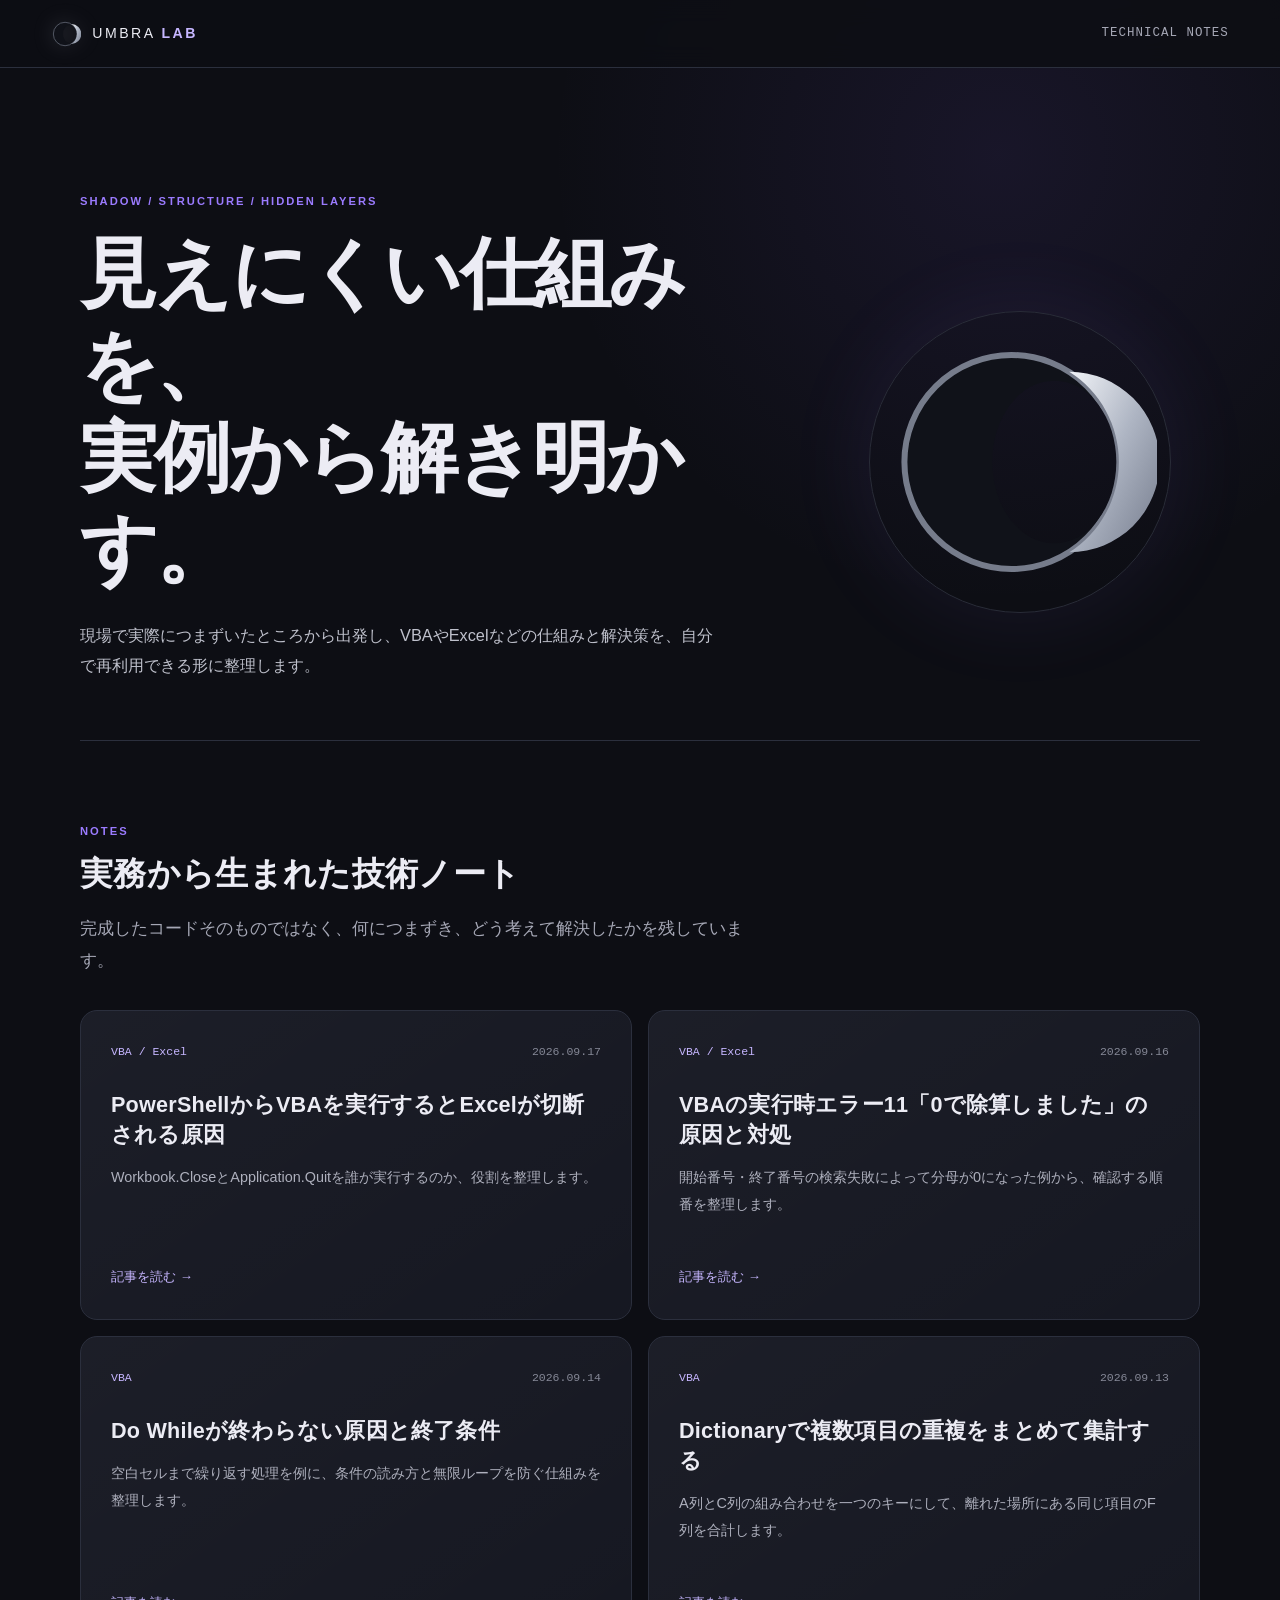
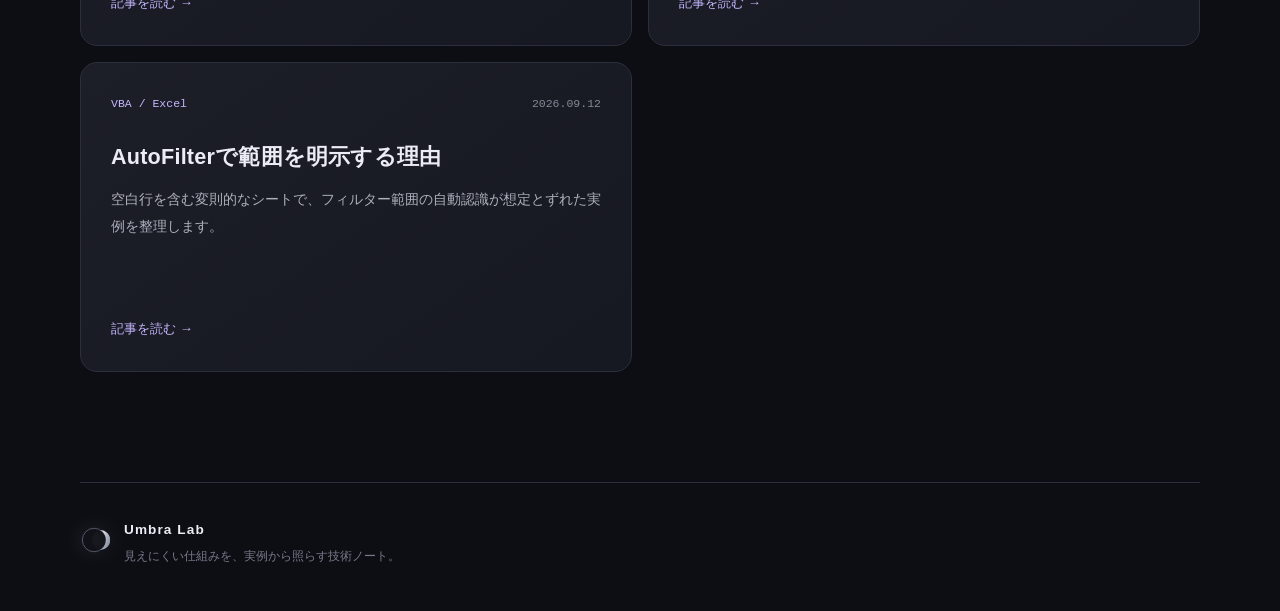
==== docs/index.html @ 35174223 "Umbra Lab 初回公開" ====
<!doctype html>
<html lang="ja">
<head>
  <meta charset="utf-8">
  <meta name="viewport" content="width=device-width, initial-scale=1">
  <title>Umbra Lab | 実務から解き明かす技術ノート</title>
  <meta name="description" content="VBA、Excel、Power BIなど、現場で実際につまずいた技術の仕組みと解決策を整理する技術ノートです。">
  <meta name="theme-color" content="#0d0e14">
  <link rel="icon" type="image/svg+xml" href="favicon.svg">
  <link rel="stylesheet" href="styles.css">
</head>
<body class="home-page">
  <header class="site-header">
    <a class="brand" href="index.html" aria-label="Umbra Lab トップへ">
      <img class="brand-mark" src="assets/umbra-mark.svg" alt="">
      <span>UMBRA <strong>LAB</strong></span>
    </a>
    <span class="section-name">TECHNICAL NOTES</span>
  </header>

  <main class="home-shell">
    <section class="home-hero">
      <div class="hero-copy">
        <p class="section-kicker">SHADOW / STRUCTURE / HIDDEN LAYERS</p>
        <h1>見えにくい仕組みを、<br>実例から解き明かす。</h1>
        <p>現場で実際につまずいたところから出発し、VBAやExcelなどの仕組みと解決策を、自分で再利用できる形に整理します。</p>
      </div>
      <div class="hero-symbol" aria-hidden="true">
        <img src="assets/umbra-mark.svg" alt="">
      </div>
    </section>

    <section class="article-index" aria-labelledby="notes-title">
      <div class="index-heading">
        <p class="section-kicker">NOTES</p>
        <h2 id="notes-title">実務から生まれた技術ノート</h2>
        <p>完成したコードそのものではなく、何につまずき、どう考えて解決したかを残しています。</p>
      </div>

      <div class="article-grid">
        <a class="article-card" href="articles/powershell-vba-excel-disconnected.html">
          <div class="card-meta"><span>VBA / Excel</span><time datetime="2026-09-17">2026.09.17</time></div>
          <h3>PowerShellからVBAを実行するとExcelが切断される原因</h3>
          <p>Workbook.CloseとApplication.Quitを誰が実行するのか、役割を整理します。</p>
          <span class="card-link">記事を読む <span aria-hidden="true">→</span></span>
        </a>

        <a class="article-card" href="articles/division-by-zero-error-11.html">
          <div class="card-meta"><span>VBA / Excel</span><time datetime="2026-09-16">2026.09.16</time></div>
          <h3>VBAの実行時エラー11「0で除算しました」の原因と対処</h3>
          <p>開始番号・終了番号の検索失敗によって分母が0になった例から、確認する順番を整理します。</p>
          <span class="card-link">記事を読む <span aria-hidden="true">→</span></span>
        </a>

        <a class="article-card" href="articles/do-while-exit-condition.html">
          <div class="card-meta"><span>VBA</span><time datetime="2026-09-14">2026.09.14</time></div>
          <h3>Do Whileが終わらない原因と終了条件</h3>
          <p>空白セルまで繰り返す処理を例に、条件の読み方と無限ループを防ぐ仕組みを整理します。</p>
          <span class="card-link">記事を読む <span aria-hidden="true">→</span></span>
        </a>

        <a class="article-card" href="articles/dictionary-multiple-keys.html">
          <div class="card-meta"><span>VBA</span><time datetime="2026-09-13">2026.09.13</time></div>
          <h3>Dictionaryで複数項目の重複をまとめて集計する</h3>
          <p>A列とC列の組み合わせを一つのキーにして、離れた場所にある同じ項目のF列を合計します。</p>
          <span class="card-link">記事を読む <span aria-hidden="true">→</span></span>
        </a>

        <a class="article-card" href="articles/autofilter-range.html">
          <div class="card-meta"><span>VBA / Excel</span><time datetime="2026-09-12">2026.09.12</time></div>
          <h3>AutoFilterで範囲を明示する理由</h3>
          <p>空白行を含む変則的なシートで、フィルター範囲の自動認識が想定とずれた実例を整理します。</p>
          <span class="card-link">記事を読む <span aria-hidden="true">→</span></span>
        </a>

      </div>
    </section>
  </main>

  <footer class="site-footer">
    <img class="brand-mark" src="assets/umbra-mark.svg" alt="">
    <div><strong>Umbra Lab</strong><p>見えにくい仕組みを、実例から照らす技術ノート。</p></div>
  </footer>
</body>
</html>
---- docs/styles.css ----
:root {
  --bg: #0d0e14;
  --surface: #141620;
  --surface-2: #1a1d29;
  --ink: #ececf4;
  --muted: #a5a7b5;
  --line: #2b2f3d;
  --accent: #9b7bff;
  --accent-soft: rgba(155, 123, 255, .13);
  --accent-bright: #c6b6ff;
  --code: #0a0b10;
  --green: #4ade80;
  --excel-grid: #d8dce4;
  --excel-head: #eef0f3;
  --excel-text: #252834;
  color-scheme: dark;
}

* { box-sizing: border-box; }

html { scroll-behavior: smooth; }

body {
  margin: 0;
  background:
    radial-gradient(circle at 78% 7%, rgba(118, 84, 210, .11), transparent 28rem),
    var(--bg);
  color: var(--ink);
  font-family: "Segoe UI", "Yu Gothic UI", "Hiragino Kaku Gothic ProN", sans-serif;
  font-size: 17px;
  line-height: 1.85;
  text-rendering: optimizeLegibility;
}

a { color: inherit; }

button { font: inherit; }

.site-header {
  height: 68px;
  padding: 0 clamp(20px, 4vw, 64px);
  border-bottom: 1px solid var(--line);
  display: flex;
  align-items: center;
  justify-content: space-between;
  background: rgba(13, 14, 20, .88);
  backdrop-filter: blur(12px);
  position: sticky;
  top: 0;
  z-index: 20;
}

.brand {
  display: inline-flex;
  align-items: center;
  gap: 11px;
  color: var(--ink);
  text-decoration: none;
  font-size: .88rem;
  letter-spacing: .18em;
}

.brand strong { color: var(--accent-bright); }

.brand-mark {
  width: 30px;
  height: 30px;
  flex: 0 0 auto;
  display: block;
  object-fit: contain;
  filter: drop-shadow(0 0 10px rgba(199, 203, 215, .18));
}

.section-name {
  color: var(--muted);
  font-family: ui-monospace, SFMono-Regular, Consolas, monospace;
  font-size: .78rem;
  letter-spacing: .08em;
}

.reading-progress {
  position: fixed;
  top: 68px;
  left: 0;
  right: 0;
  height: 2px;
  z-index: 30;
}

.reading-progress span {
  display: block;
  width: 0;
  height: 100%;
  background: linear-gradient(90deg, #6d4ed0, var(--accent-bright));
}

.page-shell {
  width: min(1200px, calc(100% - 40px));
  margin: 0 auto;
  display: grid;
  grid-template-columns: 190px minmax(0, 780px);
  gap: clamp(44px, 7vw, 92px);
  justify-content: center;
  padding: 70px 0 110px;
}

.home-shell {
  width: min(1120px, calc(100% - 40px));
  margin: 0 auto;
  padding: clamp(64px, 9vw, 116px) 0 110px;
}

.home-hero {
  min-height: 430px;
  display: grid;
  grid-template-columns: minmax(0, 1fr) minmax(240px, 360px);
  align-items: center;
  gap: clamp(50px, 8vw, 110px);
  border-bottom: 1px solid var(--line);
}

.hero-copy { padding-bottom: 44px; }

.hero-copy h1 {
  max-width: 760px;
  margin: 18px 0 24px;
  font-size: clamp(2.55rem, 6vw, 4.9rem);
  line-height: 1.2;
}

.hero-copy > p:last-child {
  max-width: 640px;
  color: #bfc1cc;
  font-size: 1.02rem;
}

.hero-symbol {
  aspect-ratio: 1;
  display: grid;
  place-items: center;
  position: relative;
}

.hero-symbol::before {
  content: "";
  position: absolute;
  inset: 8%;
  border: 1px solid #292c38;
  border-radius: 50%;
  box-shadow: 0 0 90px rgba(155, 123, 255, .09);
}

.hero-symbol img { width: 76%; position: relative; }

.article-index { padding-top: 72px; }
.index-heading { max-width: 680px; margin-bottom: 34px; }
.index-heading h2 { margin: 12px 0 14px; }
.index-heading > p:last-child { color: var(--muted); }

.article-grid {
  display: grid;
  grid-template-columns: repeat(2, minmax(0, 1fr));
  gap: 16px;
}

.article-card {
  min-height: 310px;
  padding: 30px;
  display: flex;
  flex-direction: column;
  border: 1px solid var(--line);
  border-radius: 17px;
  color: var(--ink);
  background:
    linear-gradient(145deg, rgba(255,255,255,.035), rgba(255,255,255,.008)),
    var(--surface);
  text-decoration: none;
  transition: transform .2s ease, border-color .2s ease, box-shadow .2s ease;
}

.article-card:hover {
  transform: translateY(-4px);
  border-color: #5c4e7f;
  box-shadow: 0 24px 60px rgba(0,0,0,.22);
}

.card-meta {
  display: flex;
  justify-content: space-between;
  gap: 16px;
  color: #858896;
  font-family: ui-monospace, SFMono-Regular, Consolas, monospace;
  font-size: .72rem;
}

.card-meta span { color: var(--accent-bright); }
.article-card h3 { margin: 28px 0 14px; font-size: 1.35rem; }
.article-card p { margin: 0 0 28px; color: #aeb0bd; font-size: .9rem; }
.card-link { margin-top: auto; color: var(--accent-bright); font-size: .82rem; }

.site-footer {
  width: min(1120px, calc(100% - 40px));
  margin: 0 auto;
  padding: 30px 0 44px;
  border-top: 1px solid var(--line);
  display: flex;
  align-items: center;
  gap: 14px;
}

.site-footer strong { font-size: .85rem; letter-spacing: .08em; }
.site-footer p { margin: 1px 0 0; color: #767988; font-size: .74rem; }

.toc {
  position: sticky;
  top: 112px;
  align-self: start;
  border-left: 1px solid var(--line);
  padding-left: 20px;
}

.toc-label,
.section-kicker {
  color: var(--accent);
  font-size: .7rem;
  font-weight: 700;
  line-height: 1.3;
  letter-spacing: .18em;
}

.toc nav { display: grid; gap: 7px; }

.toc a {
  color: #878a99;
  text-decoration: none;
  font-size: .8rem;
  line-height: 1.55;
  transition: color .2s ease, transform .2s ease;
}

.toc a:hover,
.toc a.is-current { color: var(--accent-bright); transform: translateX(3px); }

.article { min-width: 0; }

.breadcrumb {
  margin: 0 0 24px;
  display: flex;
  gap: 9px;
  color: #777a89;
  font-size: .74rem;
}

.breadcrumb a { color: #aaaebe; text-decoration: none; }
.breadcrumb a:hover { color: var(--accent-bright); }

.article-header { padding: 14px 0 60px; }

.eyebrow { display: flex; gap: 9px; margin-bottom: 22px; }

.eyebrow span {
  border: 1px solid #443a62;
  border-radius: 999px;
  padding: 3px 11px;
  color: var(--accent-bright);
  background: var(--accent-soft);
  font-size: .72rem;
  line-height: 1.6;
}

h1, h2, h3 { margin-top: 0; line-height: 1.38; letter-spacing: .01em; }

h1 {
  margin-bottom: 24px;
  font-size: clamp(2.15rem, 5vw, 3.65rem);
  font-weight: 700;
  letter-spacing: -.035em;
}

h2 { margin-bottom: 24px; font-size: clamp(1.55rem, 3vw, 2.05rem); }
h3 { margin-top: 42px; margin-bottom: 16px; font-size: 1.2rem; }

.lead { max-width: 700px; color: #bcbecb; font-size: 1.08rem; line-height: 1.9; }

.article-meta {
  display: flex;
  gap: 18px;
  margin-top: 28px;
  color: #747786;
  font-family: ui-monospace, SFMono-Regular, Consolas, monospace;
  font-size: .76rem;
}

.article > section {
  padding: 64px 0;
  border-top: 1px solid var(--line);
  scroll-margin-top: 90px;
}

.article p { color: #c5c7d1; }
.article p code, .choice-row code, .summary-list code { color: #d7cbff; }

.process-list {
  margin: 34px 0;
  padding: 0;
  display: grid;
  grid-template-columns: repeat(2, 1fr);
  gap: 12px;
  list-style: none;
}

.process-list li {
  min-height: 106px;
  display: flex;
  align-items: flex-start;
  gap: 15px;
  padding: 20px;
  border: 1px solid var(--line);
  border-radius: 14px;
  background: linear-gradient(145deg, rgba(255,255,255,.025), rgba(255,255,255,.008));
}

.process-list > li > span {
  color: var(--accent);
  font-family: ui-monospace, SFMono-Regular, Consolas, monospace;
  font-size: .72rem;
}

.process-list strong { display: block; font-size: .93rem; }
.process-list small { display: block; margin-top: 4px; color: var(--muted); font-size: .78rem; line-height: 1.55; }

.note, .warning {
  margin: 34px 0;
  display: flex;
  gap: 14px;
  padding: 18px 20px;
  border: 1px solid #3b3450;
  border-radius: 12px;
  background: var(--accent-soft);
}

.note p, .warning p { margin: 0; font-size: .88rem; }

.note-icon {
  width: 22px;
  height: 22px;
  flex: 0 0 auto;
  display: grid;
  place-items: center;
  border-radius: 50%;
  color: #17121f;
  background: var(--accent-bright);
  font: 700 .75rem Georgia, serif;
}

.sheet-card {
  margin: 34px 0;
  overflow: hidden;
  border: 1px solid #313544;
  border-radius: 16px;
  background: #10121a;
  box-shadow: 0 28px 70px rgba(0,0,0,.22);
}

.sheet-toolbar {
  min-height: 49px;
  padding: 10px 15px;
  display: flex;
  align-items: center;
  gap: 12px;
  border-bottom: 1px solid #303442;
  color: #d7d8e0;
  font-size: .8rem;
}

.sheet-dots { display: flex; gap: 6px; }
.sheet-dots span { width: 8px; height: 8px; border-radius: 50%; background: #444856; }
.sheet-dots span:first-child { background: #8062dd; }
.sheet-hint { margin-left: auto; color: #777b8a; font-size: .7rem; }
.sheet-scroll { overflow-x: auto; background: white; }

.excel-sheet {
  width: 100%;
  min-width: 700px;
  border-collapse: collapse;
  table-layout: fixed;
  color: var(--excel-text);
  background: white;
  font-family: Calibri, "Segoe UI", sans-serif;
  font-size: 13px;
  line-height: 1.25;
}

.excel-sheet th, .excel-sheet td {
  height: 28px;
  padding: 5px 7px;
  border-right: 1px solid var(--excel-grid);
  border-bottom: 1px solid var(--excel-grid);
  overflow: hidden;
  text-overflow: ellipsis;
  white-space: nowrap;
}

.excel-sheet thead th,
.excel-sheet tbody th { background: var(--excel-head); color: #656976; text-align: center; font-weight: 500; }
.excel-sheet .corner, .excel-sheet tbody th { width: 38px; }
.excel-sheet .source-header td { background: #d9e5f6; font-weight: 700; }
.excel-sheet .blank-row td { height: 21px; background: #fafafa; }
.excel-sheet .filter-row td { height: 25px; padding: 2px 5px; background: #f5f0ff; border-bottom: 2px solid #8c6ee1; text-align: right; }
.filter-cell { display: inline-grid; width: 18px; height: 17px; place-items: center; border: 1px solid #bbb4d1; border-radius: 2px; color: #555064; background: #fff; font-size: 8px; }
.excel-sheet tr.is-filtered-out { display: none; }
.excel-sheet tr.is-gray td { background: #d9d9d9; }
.excel-sheet tr.is-gray th { background: #c9cbd0; }

.demo-controls {
  padding: 16px;
  display: flex;
  flex-wrap: wrap;
  gap: 9px;
  border-top: 1px solid #282b38;
}

.demo-button {
  border: 1px solid #3b3f50;
  border-radius: 8px;
  padding: 8px 12px;
  color: #b8bac5;
  background: #191b25;
  cursor: pointer;
  font-size: .78rem;
  transition: border-color .2s ease, color .2s ease, background .2s ease;
}

.demo-button:hover { color: white; border-color: #70628f; }
.demo-button.is-active { color: white; border-color: #8d70e2; background: #332650; }
.demo-caption { min-height: 47px; margin: 0; padding: 0 16px 16px; color: #9699a8 !important; font-size: .8rem; }

.code-block {
  margin: 28px 0;
  overflow: hidden;
  border: 1px solid #2a2d38;
  border-radius: 13px;
  background: var(--code);
}

.code-head {
  min-height: 42px;
  padding: 7px 12px 7px 17px;
  display: flex;
  align-items: center;
  justify-content: space-between;
  border-bottom: 1px solid #252832;
  color: #817f8c;
  font-family: ui-monospace, SFMono-Regular, Consolas, monospace;
  font-size: .68rem;
  letter-spacing: .12em;
}

.copy-button {
  border: 1px solid #343743;
  border-radius: 6px;
  padding: 4px 9px;
  color: #aaa8b3;
  background: #161820;
  cursor: pointer;
  font-size: .68rem;
}

.copy-button:hover { color: white; border-color: #5c4e7f; }

.code-block.code-warning {
  border-color: #b98a2e;
  background: #11100d;
  box-shadow: inset 3px 0 0 #e1ad42;
}

.code-warning .code-head {
  border-bottom-color: #6d5325;
  color: #f2c96f;
  background: #241c0d;
}

.warning-badge {
  border: 1px solid #a87c25;
  border-radius: 999px;
  padding: 4px 9px;
  color: #ffdc8a;
  background: #3a2a0c;
  font-family: "Noto Sans JP", sans-serif;
  font-size: .68rem;
  font-weight: 700;
  letter-spacing: .05em;
}

pre {
  margin: 0;
  padding: 22px;
  overflow-x: auto;
  color: #d9d7e2;
  font: .82rem/1.75 ui-monospace, SFMono-Regular, Consolas, "Liberation Mono", monospace;
  tab-size: 4;
}

.large pre { max-height: 680px; }

.explain-grid {
  margin: 30px 0;
  display: grid;
  grid-template-columns: repeat(2, 1fr);
  gap: 1px;
  overflow: hidden;
  border: 1px solid var(--line);
  border-radius: 13px;
  background: var(--line);
}

.explain-grid > div { padding: 20px; background: var(--surface); }
.explain-grid code { color: var(--accent-bright); font-weight: 700; }
.explain-grid p { margin: 8px 0 0; color: var(--muted); font-size: .82rem; line-height: 1.65; }

blockquote {
  margin: 38px 0 0;
  padding: 2px 0 2px 24px;
  border-left: 3px solid var(--accent);
}

blockquote p { margin: 0; color: #ded6f7 !important; font-size: 1.05rem; }

.choice-row { margin: 30px 0; display: grid; grid-template-columns: 1fr 1fr; gap: 12px; }
.choice-row > div { padding: 18px; border: 1px solid var(--line); border-radius: 11px; background: var(--surface); }
.choice-row strong { display: block; margin-bottom: 8px; font-size: .86rem; }
.choice-row code { display: block; overflow-wrap: anywhere; font-size: .75rem; }

.comparison-grid {
  margin: 30px 0;
  display: grid;
  grid-template-columns: repeat(2, 1fr);
  gap: 12px;
}

.comparison-grid > div {
  padding: 22px;
  border: 1px solid var(--line);
  border-radius: 13px;
  background: var(--surface);
}

.comparison-label {
  display: block;
  margin-bottom: 12px;
  color: var(--accent-bright);
  font: .72rem/1.5 ui-monospace, SFMono-Regular, Consolas, monospace;
}

.comparison-grid strong { display: block; font-size: .95rem; }
.comparison-grid p { margin: 7px 0 0; color: var(--muted); font-size: .82rem; line-height: 1.65; }

.key-flow {
  margin: 32px 0;
  padding: 22px;
  display: grid;
  grid-template-columns: 1fr auto 1fr auto 1.6fr;
  align-items: stretch;
  gap: 12px;
  border: 1px solid var(--line);
  border-radius: 14px;
  background: var(--surface);
}

.key-flow > div {
  min-height: 86px;
  padding: 15px;
  display: flex;
  flex-direction: column;
  justify-content: center;
  border: 1px solid #303442;
  border-radius: 10px;
  background: var(--surface-2);
}

.key-flow > span { align-self: center; color: #757988; }
.key-flow small { color: #848796; font-size: .7rem; }
.key-flow strong { margin-top: 4px; font-size: .85rem; }
.key-flow .key-result { border-color: #584a7d; background: var(--accent-soft); }
.key-flow .key-result strong { color: var(--accent-bright); }

.aggregation-demo {
  margin: 34px 0;
  display: grid;
  grid-template-columns: minmax(0, 1fr) auto minmax(0, 1fr);
  align-items: center;
  gap: 14px;
}

.data-panel {
  overflow: hidden;
  border: 1px solid #313544;
  border-radius: 14px;
  background: #10121a;
}

.data-panel-head {
  min-height: 46px;
  padding: 10px 14px;
  display: flex;
  align-items: center;
  justify-content: space-between;
  color: #d6d8e0;
  font-size: .8rem;
}

.data-panel-head small { color: #7d808e; font-size: .68rem; }
.result-panel { border-color: #51446f; }
.aggregate-arrow { color: var(--accent-bright); font-size: 1.25rem; }

.mini-sheet {
  width: 100%;
  min-width: 300px;
  border-collapse: collapse;
  color: var(--excel-text);
  background: #fff;
  font: 13px/1.3 Calibri, "Segoe UI", sans-serif;
}

.mini-sheet th, .mini-sheet td { padding: 9px 11px; border: 1px solid var(--excel-grid); text-align: left; }
.mini-sheet th { background: #e9ecf2; font-weight: 600; }
.mini-sheet td:last-child, .mini-sheet th:last-child { text-align: right; }
.mini-sheet .duplicate-row td { background: #eee9ff; }

.next-article {
  margin-top: 10px;
  padding: 22px 24px;
  display: grid;
  grid-template-columns: 1fr auto;
  gap: 4px 20px;
  border: 1px solid var(--line);
  border-radius: 13px;
  color: var(--ink);
  background: var(--surface);
  text-decoration: none;
  transition: border-color 0.2s ease,
              background-color 0.2s ease,
              transform 0.2s ease;
}

.next-article > span:first-child { grid-column: 1; color: #858896; font-size: .72rem; }
.next-article strong { grid-column: 1; font-size: .92rem; }
.next-article > span:last-child { grid-column: 2; grid-row: 1 / 3; align-self: center; color: var(--accent-bright); }
.next-article:hover {
  border-color: #6f5d99;
  background-color: #181922;
  transform: translateY(-2px);
}

a[target="_blank"] {
  color: #66b3ff;
  text-decoration: underline;
  text-underline-offset: 3px;
}

a[target="_blank"]:hover {
  color: #9dceff;
}

.warning { display: block; border-color: #59462b; background: rgba(231, 170, 78, .08); }
.warning strong { display: block; margin-bottom: 4px; color: #efc57d; font-size: .88rem; }

.summary-list { margin: 28px 0 34px; padding: 0; list-style: none; }
.summary-list li { position: relative; padding: 12px 0 12px 30px; border-bottom: 1px solid var(--line); color: #c5c7d1; }
.summary-list li::before { content: ""; position: absolute; left: 3px; top: 24px; width: 7px; height: 7px; border-radius: 50%; background: var(--accent); box-shadow: 0 0 12px rgba(155,123,255,.5); }

.article-footer {
  margin-top: 58px;
  padding-top: 30px;
  border-top: 1px solid var(--line);
  display: flex;
  align-items: center;
  gap: 15px;
}

.code-comment {
  color: #6a9955;
}

.article-footer .brand-mark { width: 38px; height: 38px; }
.article-footer strong { font-size: .88rem; letter-spacing: .08em; }
.article-footer p { margin: 1px 0 0; color: #767988; font-size: .75rem; }

@media (max-width: 940px) {
  .page-shell { grid-template-columns: minmax(0, 780px); padding-top: 45px; }
  .toc { display: none; }
  .home-hero { grid-template-columns: minmax(0, 1fr) 260px; }
}

@media (max-width: 620px) {
  body { font-size: 16px; }
  .site-header { height: 60px; padding: 0 18px; }
  .reading-progress { top: 60px; }
  .section-name { font-size: .68rem; }
  .page-shell { width: min(100% - 32px, 780px); padding: 32px 0 72px; }
  .home-shell { width: min(100% - 32px, 780px); padding: 48px 0 72px; }
  .home-hero { min-height: auto; grid-template-columns: 1fr; gap: 8px; }
  .hero-copy { padding-bottom: 10px; }
  .hero-copy h1 { font-size: 2.35rem; }
  .hero-symbol { width: 210px; margin: 0 auto 46px; }
  .article-index { padding-top: 50px; }
  .article-grid { grid-template-columns: 1fr; }
  .article-card { min-height: 280px; padding: 24px; }
  .article-header { padding-bottom: 42px; }
  h1 { font-size: 2.05rem; }
  .lead { font-size: 1rem; }
  .article > section { padding: 48px 0; scroll-margin-top: 70px; }
  .process-list, .explain-grid, .choice-row, .comparison-grid { grid-template-columns: 1fr; }
  .process-list li { min-height: auto; }
  .key-flow { grid-template-columns: 1fr; }
  .key-flow > span { transform: rotate(90deg); }
  .aggregation-demo { grid-template-columns: 1fr; }
  .aggregate-arrow { justify-self: center; transform: rotate(90deg); }
  .sheet-hint { display: none; }
  .demo-controls { display: grid; }
  .demo-button { width: 100%; text-align: left; }
  pre { padding: 18px; font-size: .76rem; }
}

@media (prefers-reduced-motion: reduce) {
  html { scroll-behavior: auto; }
  *, *::before, *::after { transition: none !important; }
}
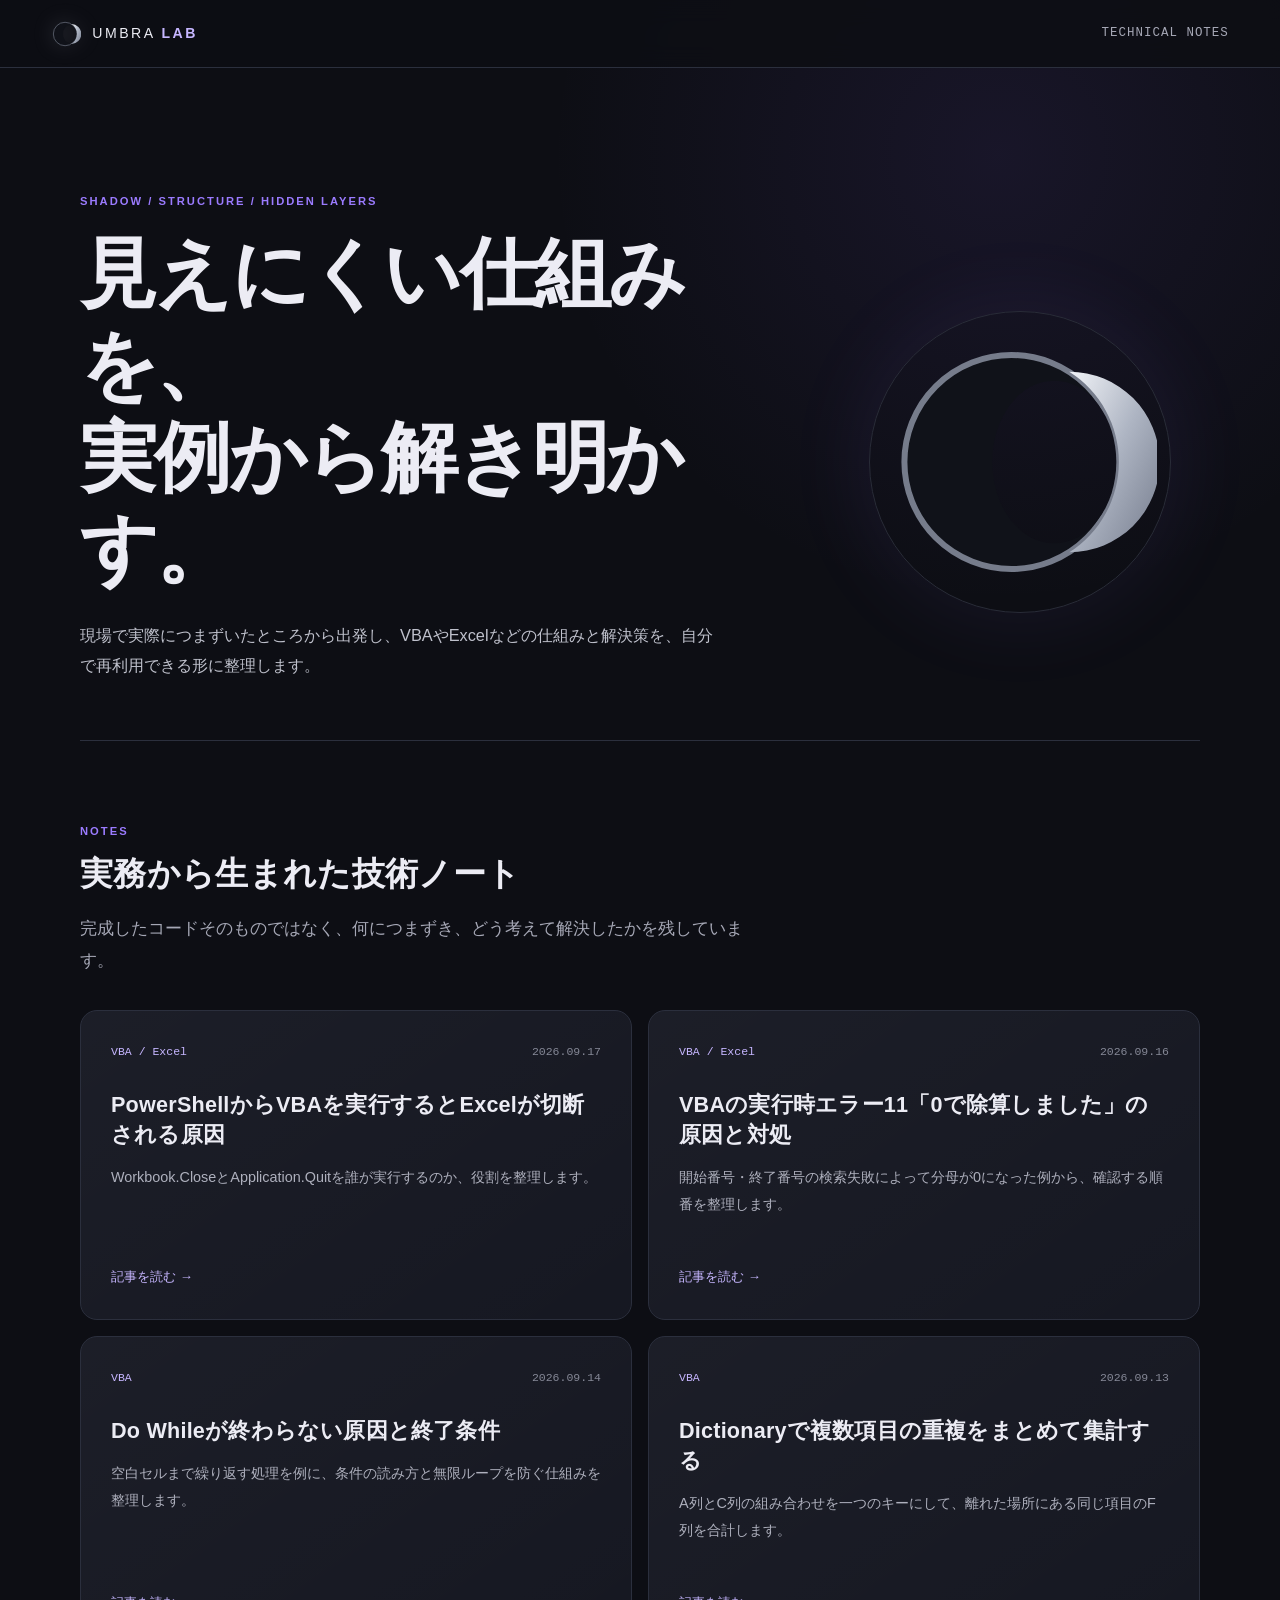
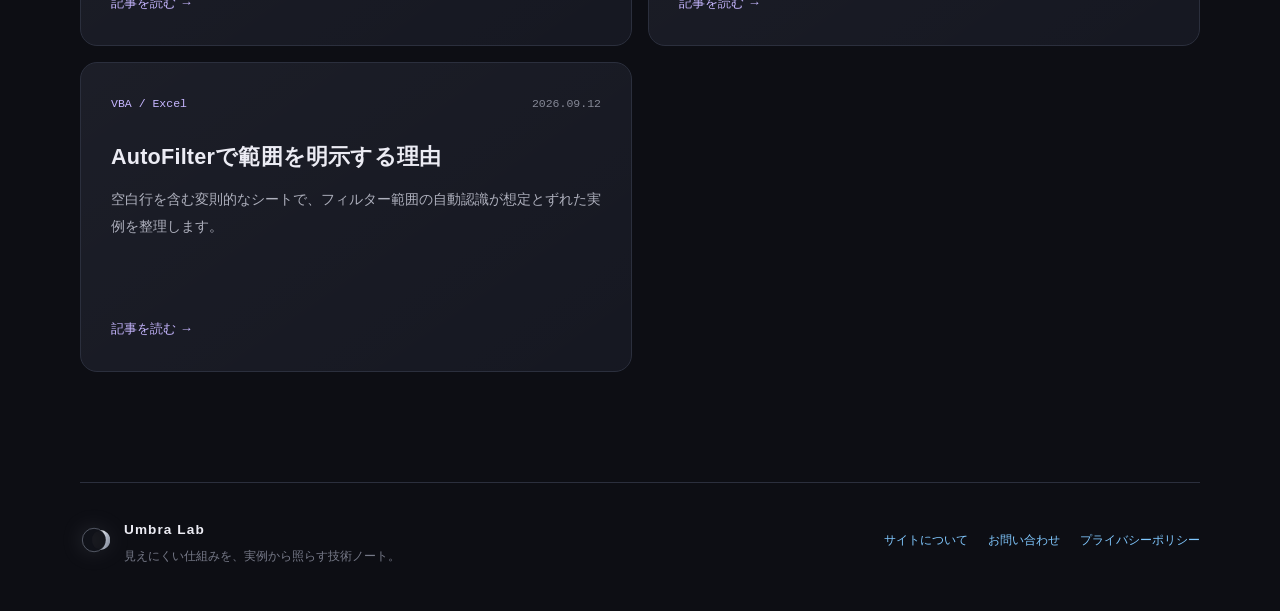
==== commit 280243af: "サイトについて・お問い合わせ・プライバシーポリシー追加" ====
--- a/docs/index.html
+++ b/docs/index.html
@@ -78,8 +78,15 @@
   </main>
 
   <footer class="site-footer">
-    <img class="brand-mark" src="assets/umbra-mark.svg" alt="">
-    <div><strong>Umbra Lab</strong><p>見えにくい仕組みを、実例から照らす技術ノート。</p></div>
+    <div class="footer-brand">
+      <img class="brand-mark" src="assets/umbra-mark.svg" alt="">
+      <div><strong>Umbra Lab</strong><p>見えにくい仕組みを、実例から照らす技術ノート。</p></div>
+    </div>
+    <nav class="footer-links" aria-label="サイト情報">
+      <a href="about.html">サイトについて</a>
+      <a href="contact.html">お問い合わせ</a>
+      <a href="privacy-policy.html">プライバシーポリシー</a>
+    </nav>
   </footer>
 </body>
 </html>
--- a/docs/styles.css
+++ b/docs/styles.css
@@ -726,3 +726,152 @@
   html { scroll-behavior: auto; }
   *, *::before, *::after { transition: none !important; }
 }
+
+/* =========================================================
+   Umbra Lab: サイト情報ページ・フッター用
+   このファイルの内容を既存の docs/styles.css の末尾へ追記してください。
+   ========================================================= */
+
+.info-shell {
+  width: min(900px, calc(100% - 40px));
+  margin: 0 auto;
+  padding: clamp(54px, 8vw, 88px) 0 100px;
+}
+
+.info-article { min-width: 0; }
+
+.info-hero {
+  padding: 18px 0 58px;
+}
+
+.info-hero h1 {
+  margin: 14px 0 22px;
+  font-size: clamp(2.15rem, 5vw, 3.65rem);
+}
+
+.info-article > section {
+  padding: 48px 0;
+  border-top: 1px solid var(--line);
+}
+
+.info-article > section h2 {
+  margin-bottom: 20px;
+  font-size: clamp(1.4rem, 3vw, 1.8rem);
+}
+
+.info-article p { color: #c5c7d1; }
+.info-article em { color: var(--accent-bright); }
+
+.info-list {
+  margin: 24px 0 0;
+  padding: 0;
+  list-style: none;
+}
+
+.info-list li {
+  position: relative;
+  padding: 12px 0 12px 30px;
+  border-bottom: 1px solid var(--line);
+  color: #c5c7d1;
+}
+
+.info-list li::before {
+  content: "";
+  position: absolute;
+  left: 3px;
+  top: 24px;
+  width: 7px;
+  height: 7px;
+  border-radius: 50%;
+  background: var(--accent);
+  box-shadow: 0 0 12px rgba(155, 123, 255, .5);
+}
+
+.profile-card,
+.contact-panel {
+  margin: 28px 0;
+  padding: 24px;
+  border: 1px solid var(--line);
+  border-radius: 14px;
+  background: var(--surface);
+}
+
+.profile-card dl { margin: 0; }
+
+.profile-card dl > div {
+  display: grid;
+  grid-template-columns: 150px minmax(0, 1fr);
+  gap: 18px;
+  padding: 14px 0;
+  border-bottom: 1px solid var(--line);
+}
+
+.profile-card dl > div:first-child { padding-top: 0; }
+.profile-card dl > div:last-child { padding-bottom: 0; border-bottom: 0; }
+.profile-card dt { color: #858896; font-size: .82rem; }
+.profile-card dd { margin: 0; color: var(--ink); }
+
+.contact-panel { border-color: #4e426b; background: var(--accent-soft); }
+.contact-label { margin: 0 0 10px; color: var(--accent-bright) !important; font: 700 .7rem/1.4 ui-monospace, SFMono-Regular, Consolas, monospace; letter-spacing: .14em; }
+.contact-address { margin: 0; overflow-wrap: anywhere; font-size: 1rem; }
+.contact-address a {
+  color: #80c8ff;
+  text-decoration: underline;
+  text-decoration-color: rgba(128, 200, 255, .45);
+  text-underline-offset: .18em;
+}
+.contact-address a:hover { color: #b7e0ff; }
+
+.policy-date {
+  margin-top: 28px;
+  color: #777a89 !important;
+  font-family: ui-monospace, SFMono-Regular, Consolas, monospace;
+  font-size: .78rem;
+}
+
+.text-link {
+  color: #80c8ff;
+  text-decoration: underline;
+  text-decoration-color: rgba(128, 200, 255, .45);
+  text-underline-offset: .18em;
+}
+
+.text-link:hover { color: #b7e0ff; }
+
+.footer-brand {
+  display: flex;
+  align-items: center;
+  gap: 14px;
+}
+
+.footer-links {
+  margin-left: auto;
+  display: flex;
+  flex-wrap: wrap;
+  justify-content: flex-end;
+  gap: 8px 20px;
+}
+
+.footer-links a {
+  color: #80c8ff;
+  text-decoration: none;
+  font-size: .76rem;
+}
+
+.footer-links a:hover,
+.footer-links a[aria-current="page"] { color: #c4e8ff; }
+
+.article-footer {
+  justify-content: space-between;
+  flex-wrap: wrap;
+}
+
+@media (max-width: 700px) {
+  .info-shell { width: min(100% - 32px, 900px); padding: 38px 0 72px; }
+  .info-hero { padding-bottom: 40px; }
+  .info-article > section { padding: 40px 0; }
+  .profile-card dl > div { grid-template-columns: 1fr; gap: 5px; }
+  .site-footer.info-footer,
+  .article-footer { align-items: flex-start; flex-direction: column; }
+  .footer-links { margin-left: 0; justify-content: flex-start; }
+}
